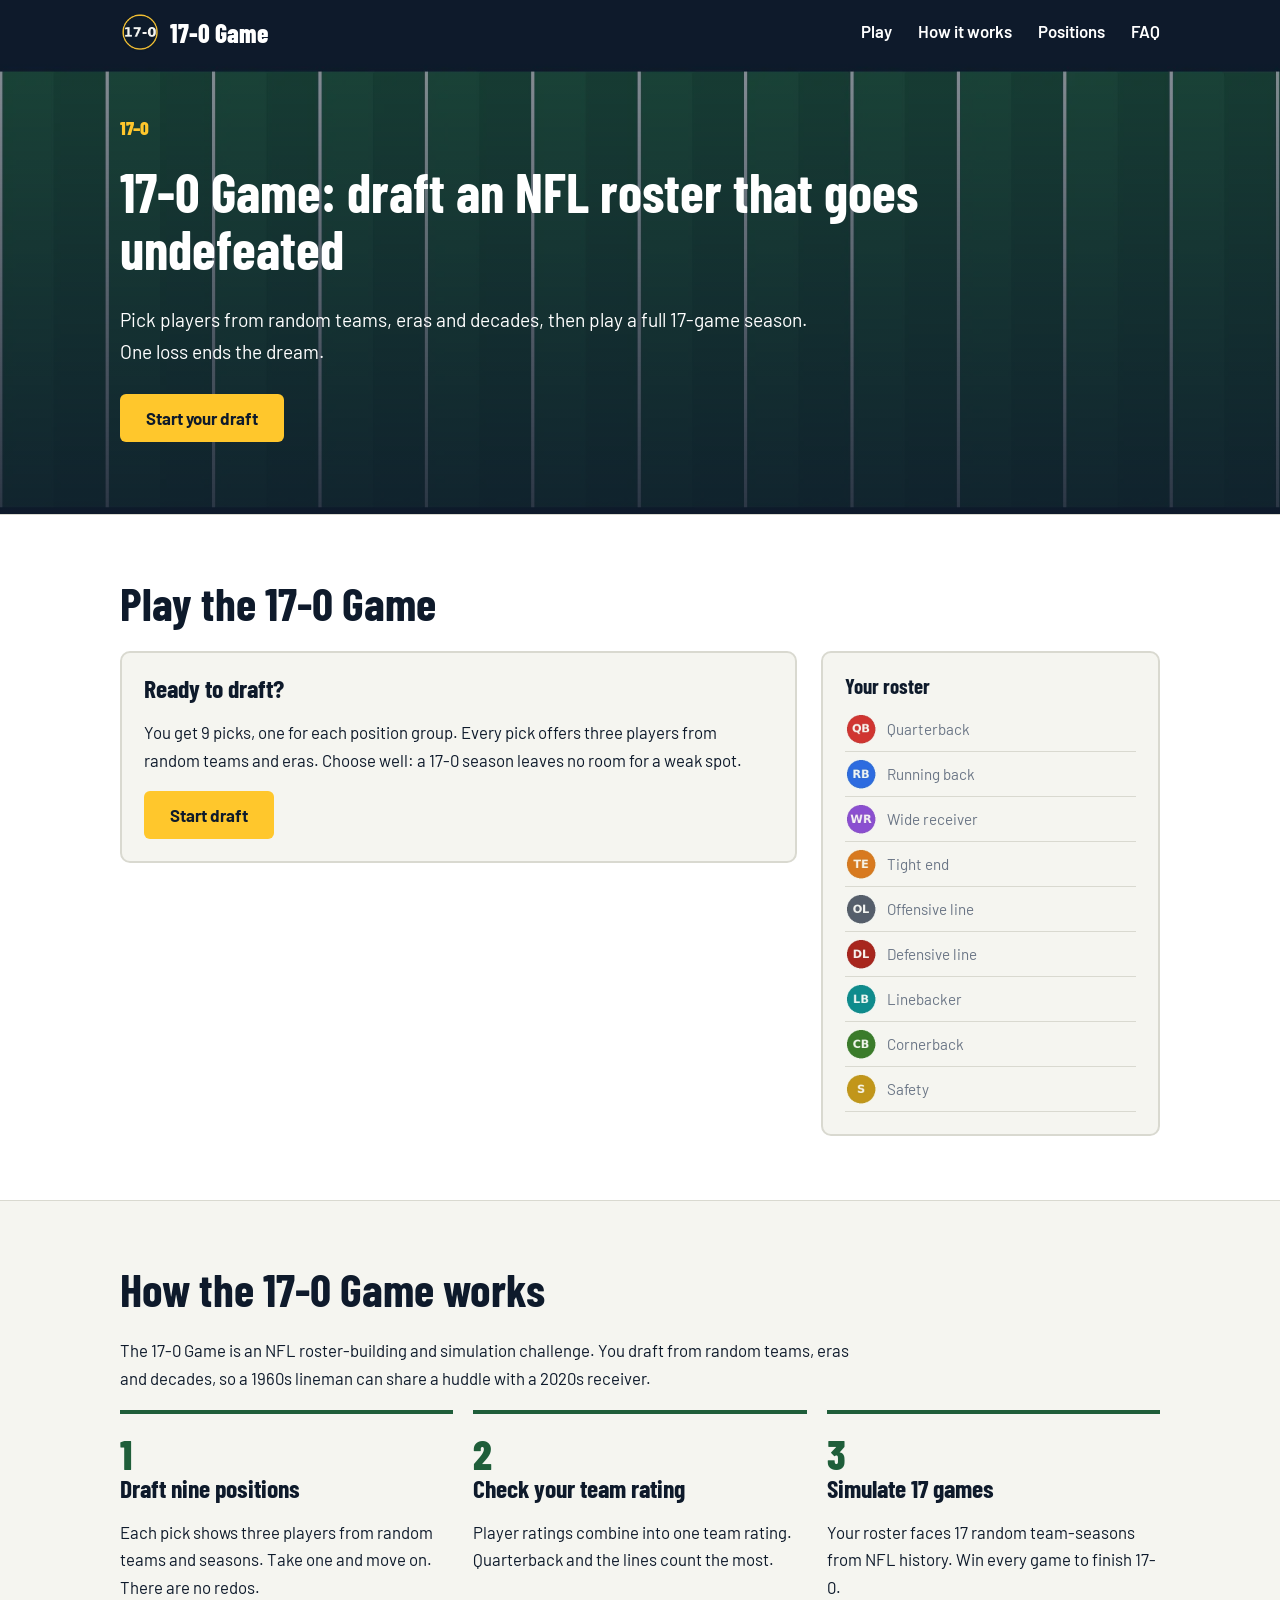
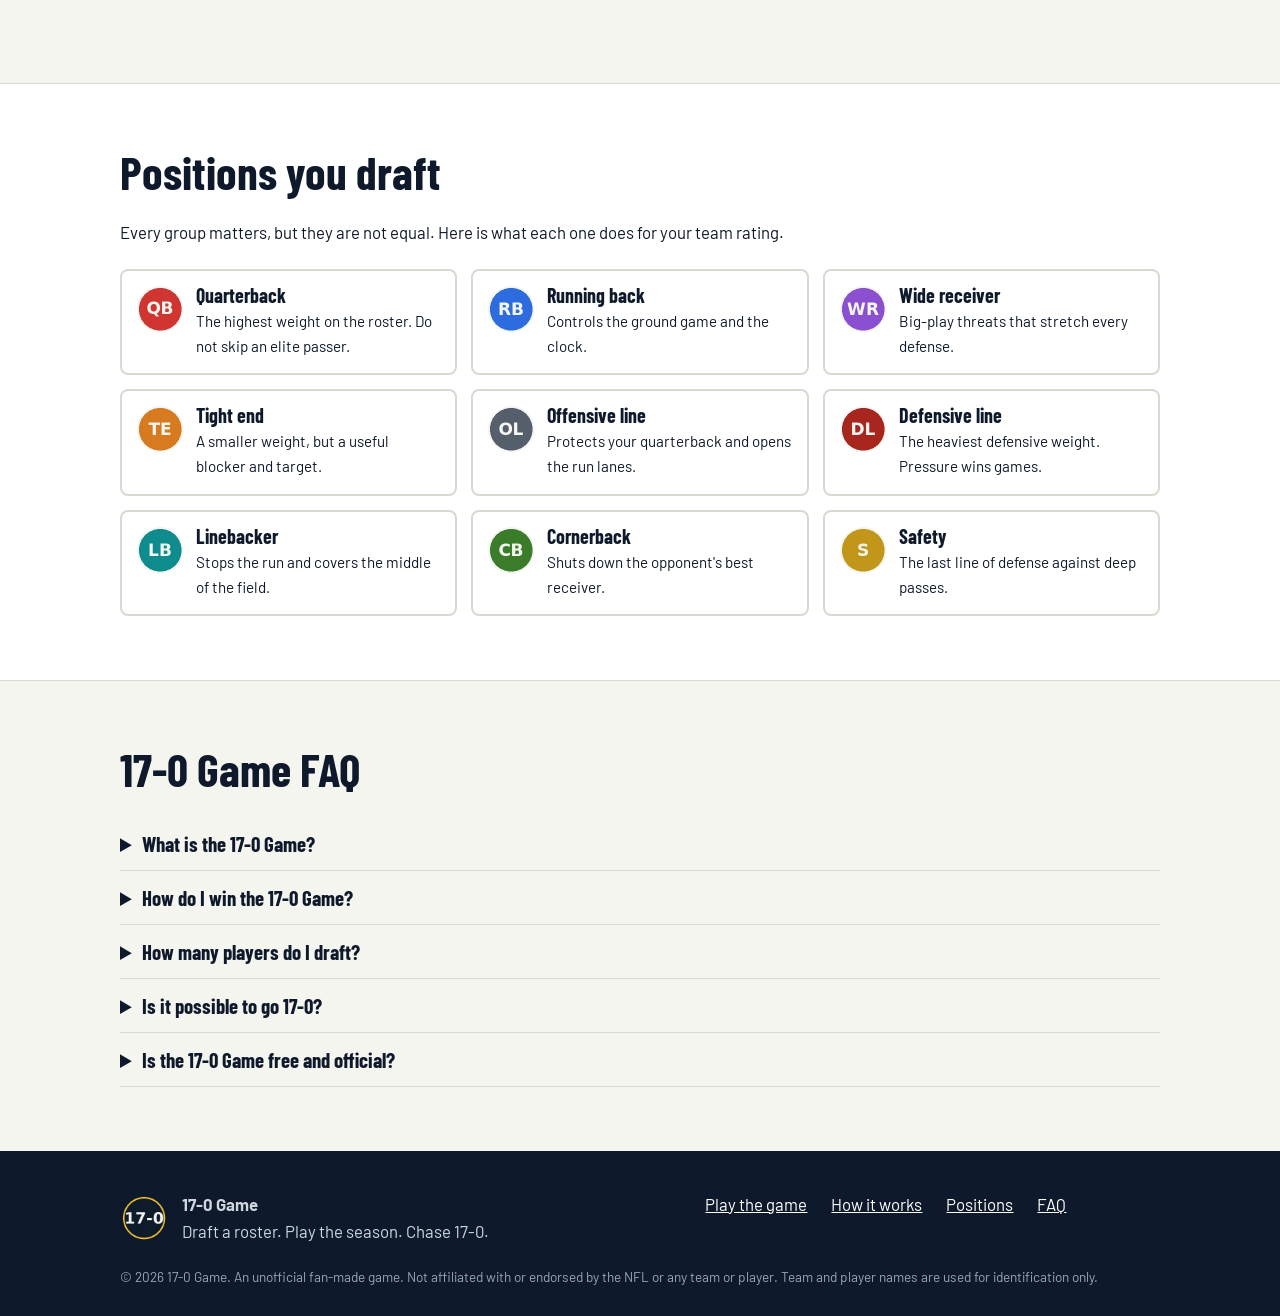
==== index.html @ 6dfacfdc "Add files via upload" ====
<!DOCTYPE html>
<html lang="en">
<head>
<meta charset="utf-8">
<meta name="viewport" content="width=device-width, initial-scale=1">
<title>17-0 Game: NFL Roster Draft &amp; Undefeated Season Simulator</title>
<meta name="description" content="Play the 17-0 Game free online. Draft NFL players from random teams and eras, build your best roster and simulate a 17-game season to go undefeated.">
<meta name="robots" content="index, follow, max-image-preview:large">
<meta name="theme-color" content="#0e1a2b">
<link rel="canonical" href="https://17-0game.github.io/">
<link rel="icon" type="image/webp" href="/images/logo.webp">
<link rel="apple-touch-icon" href="/images/logo.webp">
<meta property="og:type" content="website">
<meta property="og:site_name" content="17-0 Game">
<meta property="og:title" content="17-0 Game: NFL Roster Draft &amp; Undefeated Season Simulator">
<meta property="og:description" content="Draft NFL players from random teams and eras, then simulate a 17-game season. Can your roster go 17-0?">
<meta property="og:url" content="https://17-0game.github.io/">
<meta property="og:image" content="https://17-0game.github.io/images/og-17-0-game.webp">
<meta property="og:image:width" content="1200">
<meta property="og:image:height" content="630">
<meta name="twitter:card" content="summary_large_image">
<meta name="twitter:title" content="17-0 Game: NFL Roster Draft &amp; Undefeated Season Simulator">
<meta name="twitter:description" content="Draft NFL players from random teams and eras, then simulate a 17-game season. Can your roster go 17-0?">
<meta name="twitter:image" content="https://17-0game.github.io/images/og-17-0-game.webp">
<link rel="preconnect" href="https://fonts.googleapis.com">
<link rel="preconnect" href="https://fonts.gstatic.com" crossorigin>
<link rel="stylesheet" href="https://fonts.googleapis.com/css2?family=Barlow:wght@400;600&family=Barlow+Condensed:wght@700;800&display=swap">
<link rel="stylesheet" href="/css/style.css">
<link rel="preload" as="image" href="/images/hero-field.webp">
<script type="application/ld+json">
{
  "@context": "https://schema.org",
  "@graph": [
    {"@type": "WebSite", "@id": "https://17-0game.github.io/#website", "url": "https://17-0game.github.io/", "name": "17-0 Game", "description": "An NFL roster-building and season simulation game.", "inLanguage": "en"},
    {"@type": "WebApplication", "@id": "https://17-0game.github.io/#app", "name": "17-0 Game", "url": "https://17-0game.github.io/", "applicationCategory": "GameApplication", "operatingSystem": "Any (web browser)", "browserRequirements": "Requires JavaScript", "genre": ["Sports", "Simulation", "Strategy"], "image": "https://17-0game.github.io/images/og-17-0-game.webp", "description": "Draft players from random NFL teams and eras to build a lineup that can go undefeated across a 17-game regular season.", "offers": {"@type": "Offer", "price": "0", "priceCurrency": "USD"}, "isPartOf": {"@id": "https://17-0game.github.io/#website"}},
    {"@type": "FAQPage", "mainEntity": [
      {"@type": "Question", "name": "What is the 17-0 Game?", "acceptedAnswer": {"@type": "Answer", "text": "The 17-0 Game is a free NFL roster-building and simulation challenge. You draft players from random teams and eras, then simulate a 17-game regular season to see if your roster can go undefeated."}},
      {"@type": "Question", "name": "How do I win the 17-0 Game?", "acceptedAnswer": {"@type": "Answer", "text": "Win all 17 simulated games. Draft the highest-rated player at each position, and prioritise the quarterback and the offensive and defensive lines, which carry the most weight in your team rating."}},
      {"@type": "Question", "name": "How many players do I draft?", "acceptedAnswer": {"@type": "Answer", "text": "You make nine picks, one for each position group: quarterback, running back, wide receiver, tight end, offensive line, defensive line, linebacker, cornerback and safety."}},
      {"@type": "Question", "name": "Is it possible to go 17-0?", "acceptedAnswer": {"@type": "Answer", "text": "Yes, but it is rare. Every game has a chance of an upset, even for an elite roster, so a perfect season needs strong picks and some luck."}},
      {"@type": "Question", "name": "Is the 17-0 Game free and official?", "acceptedAnswer": {"@type": "Answer", "text": "It is free to play in your browser. It is an unofficial fan-made game and is not affiliated with the NFL or any team or player."}}
    ]}
  ]
}
</script>
</head>
<body>
<site-header></site-header>
<main>
  <section class="hero">
    <div class="wrap">
      <p class="score" aria-hidden="true">17&ndash;0</p>
      <h1>17-0 Game: draft an NFL roster that goes undefeated</h1>
      <p>Pick players from random teams, eras and decades, then play a full 17-game season. One loss ends the dream.</p>
      <a class="btn" href="#play">Start your draft</a>
    </div>
  </section>

  <section id="play" aria-labelledby="play-h">
    <div class="wrap">
      <h2 id="play-h">Play the 17-0 Game</h2>
      <div id="game" aria-live="polite"><noscript>The 17-0 Game needs JavaScript. Please enable it in your browser to play.</noscript></div>
    </div>
  </section>

  <section id="how-it-works" aria-labelledby="how-h">
    <div class="wrap">
      <h2 id="how-h">How the 17-0 Game works</h2>
      <p class="lead">The 17-0 Game is an NFL roster-building and simulation challenge. You draft from random teams, eras and decades, so a 1960s lineman can share a huddle with a 2020s receiver.</p>
      <ol class="steps">
        <li><h3>Draft nine positions</h3><p>Each pick shows three players from random teams and seasons. Take one and move on. There are no redos.</p></li>
        <li><h3>Check your team rating</h3><p>Player ratings combine into one team rating. Quarterback and the lines count the most.</p></li>
        <li><h3>Simulate 17 games</h3><p>Your roster faces 17 random team-seasons from NFL history. Win every game to finish 17-0.</p></li>
      </ol>
    </div>
  </section>

  <section id="positions" aria-labelledby="pos-h" style="background:#fff;border-block:1px solid var(--line)">
    <div class="wrap">
      <h2 id="pos-h">Positions you draft</h2>
      <p class="lead">Every group matters, but they are not equal. Here is what each one does for your team rating.</p>
      <div class="pos-grid">
        <div class="pos"><img src="/images/pos-qb.webp" width="48" height="48" alt="QB" loading="lazy"><div><h3>Quarterback</h3><p>The highest weight on the roster. Do not skip an elite passer.</p></div></div>
        <div class="pos"><img src="/images/pos-rb.webp" width="48" height="48" alt="RB" loading="lazy"><div><h3>Running back</h3><p>Controls the ground game and the clock.</p></div></div>
        <div class="pos"><img src="/images/pos-wr.webp" width="48" height="48" alt="WR" loading="lazy"><div><h3>Wide receiver</h3><p>Big-play threats that stretch every defense.</p></div></div>
        <div class="pos"><img src="/images/pos-te.webp" width="48" height="48" alt="TE" loading="lazy"><div><h3>Tight end</h3><p>A smaller weight, but a useful blocker and target.</p></div></div>
        <div class="pos"><img src="/images/pos-ol.webp" width="48" height="48" alt="OL" loading="lazy"><div><h3>Offensive line</h3><p>Protects your quarterback and opens the run lanes.</p></div></div>
        <div class="pos"><img src="/images/pos-dl.webp" width="48" height="48" alt="DL" loading="lazy"><div><h3>Defensive line</h3><p>The heaviest defensive weight. Pressure wins games.</p></div></div>
        <div class="pos"><img src="/images/pos-lb.webp" width="48" height="48" alt="LB" loading="lazy"><div><h3>Linebacker</h3><p>Stops the run and covers the middle of the field.</p></div></div>
        <div class="pos"><img src="/images/pos-cb.webp" width="48" height="48" alt="CB" loading="lazy"><div><h3>Cornerback</h3><p>Shuts down the opponent's best receiver.</p></div></div>
        <div class="pos"><img src="/images/pos-s.webp" width="48" height="48" alt="S" loading="lazy"><div><h3>Safety</h3><p>The last line of defense against deep passes.</p></div></div>
      </div>
    </div>
  </section>

  <section id="faq" aria-labelledby="faq-h">
    <div class="wrap">
      <h2 id="faq-h">17-0 Game FAQ</h2>
      <details><summary>What is the 17-0 Game?</summary><p>The 17-0 Game is a free NFL roster-building and simulation challenge. You draft players from random teams and eras, then simulate a 17-game regular season to see if your roster can go undefeated.</p></details>
      <details><summary>How do I win the 17-0 Game?</summary><p>Win all 17 simulated games. Draft the highest-rated player you can at each position, and put quarterback and the lines first, since they carry the most weight in your team rating.</p></details>
      <details><summary>How many players do I draft?</summary><p>You make nine picks, one for each position group: quarterback, running back, wide receiver, tight end, offensive line, defensive line, linebacker, cornerback and safety.</p></details>
      <details><summary>Is it possible to go 17-0?</summary><p>Yes, but it is rare. Every game has a chance of an upset, even for an elite roster, so a perfect season needs strong picks and some luck.</p></details>
      <details><summary>Is the 17-0 Game free and official?</summary><p>It is free to play in your browser. It is an unofficial fan-made game and is not affiliated with the NFL or any team or player.</p></details>
    </div>
  </section>
</main>
<site-footer></site-footer>
<script src="/js/header.js" defer></script>
<script src="/js/footer.js" defer></script>
<script src="/js/game.js" defer></script>
</body>
</html>
---- css/style.css ----
:root{--turf:#1f5e3a;--ink:#0e1a2b;--chalk:#f5f5f0;--gold:#ffc72c;--red:#d1342f;--line:#d9d9d0;--display:"Barlow Condensed",Impact,"Arial Narrow",sans-serif}
*{box-sizing:border-box}
html{scroll-behavior:smooth;scroll-padding-top:72px}
body{margin:0;font:400 1.05rem/1.65 Barlow,system-ui,-apple-system,"Segoe UI",sans-serif;color:var(--ink);background:var(--chalk)}
h1,h2,h3{font-family:var(--display);font-weight:700;line-height:1.05;margin:0 0 .5em}
h2{font-size:clamp(2rem,5vw,2.9rem)}
h3{font-size:1.6rem}
img{max-width:100%;height:auto}
a{color:var(--turf)}
:focus-visible{outline:3px solid var(--gold);outline-offset:2px}
.wrap{max-width:1080px;margin:0 auto;padding:0 20px}
section{padding:64px 0}
.btn{display:inline-block;background:var(--gold);color:var(--ink);font:700 1.05rem Barlow,sans-serif;padding:14px 26px;border:0;border-radius:6px;cursor:pointer;text-decoration:none}
.btn:hover{background:#ffd75e}

/* header component */
site-header{display:block;background:var(--ink);position:sticky;top:0;z-index:10}
.hd{display:flex;align-items:center;justify-content:space-between;height:64px}
.brand{display:flex;align-items:center;gap:10px;color:#fff;text-decoration:none;font:800 1.6rem var(--display)}
.brand img{width:40px;height:40px}
site-header nav ul{display:flex;gap:26px;list-style:none;margin:0;padding:0}
site-header nav a{color:#fff;text-decoration:none;font-weight:600}
site-header nav a:hover{color:var(--gold)}
.menu-btn{display:none;background:none;border:2px solid #fff;color:#fff;border-radius:6px;padding:6px 14px;font:600 1rem Barlow,sans-serif;cursor:pointer}
@media(max-width:720px){
  .menu-btn{display:block}
  site-header nav{display:none;position:absolute;left:0;right:0;top:64px;background:var(--ink);padding:8px 20px 18px;border-top:1px solid #24344d}
  site-header nav.open{display:block}
  site-header nav ul{flex-direction:column;gap:0}
  site-header nav a{display:block;padding:12px 0}
}

/* hero */
.hero{background:linear-gradient(rgba(14,26,43,.5),rgba(14,26,43,.88)),url(../images/hero-field.webp) center/cover;color:#fff;padding:56px 0 72px}
.score{font:800 clamp(6.5rem,26vw,16rem)/.82 var(--display);color:var(--gold);letter-spacing:-.02em;margin:0 0 .12em}
.hero h1{font-size:clamp(2rem,5.5vw,3.4rem);max-width:15em}
.hero p{max-width:36em;font-size:1.2rem;margin:0 0 1.4em}

/* game */
#play{background:#fff;border-block:1px solid var(--line)}
.game-grid{display:grid;grid-template-columns:2fr 1fr;gap:24px;align-items:start}
.panel,.roster{background:var(--chalk);border:2px solid var(--line);border-radius:10px;padding:22px}
.panel progress{width:100%;height:10px;margin-bottom:14px;accent-color:var(--turf)}
.cards{display:grid;grid-template-columns:repeat(3,1fr);gap:14px}
.card{display:grid;grid-template-columns:56px 1fr;gap:6px 12px;align-items:center;text-align:left;background:#fff;border:2px solid var(--line);border-radius:8px;padding:14px;cursor:pointer;font:inherit;color:inherit}
.card:hover,.card:focus-visible{border-color:var(--turf)}
.card img{grid-row:span 2}
.card .info{display:grid;line-height:1.25}
.card small{color:#4a5666}
.ovr{grid-column:2;font:800 2.2rem/1 var(--display);color:var(--turf)}
.roster h3{font-size:1.3rem}
.roster ol{list-style:none;margin:0;padding:0}
.roster li{display:flex;align-items:center;gap:10px;padding:6px 0;color:#6b7686;border-bottom:1px solid var(--line);font-size:.95rem}
.roster li.filled{color:var(--ink);font-weight:600}
.big{font:700 1.5rem/1.2 var(--display)}
.games{list-style:none;padding:0;margin:0 0 20px;display:grid;grid-template-columns:repeat(2,1fr);gap:6px 18px}
.games li{display:flex;align-items:center;gap:10px;padding:4px 0;border-bottom:1px solid var(--line);font-size:.95rem}
.games span{flex:1}
.games .loss b{color:var(--red)}
@media(max-width:860px){.game-grid{grid-template-columns:1fr}.cards{grid-template-columns:1fr}.games{grid-template-columns:1fr}}

/* content */
.steps{display:grid;grid-template-columns:repeat(3,1fr);gap:20px;padding:0;margin:0;list-style:none;counter-reset:s}
.steps li{counter-increment:s;border-top:4px solid var(--turf);padding-top:14px}
.steps li::before{content:counter(s);font:800 2.6rem var(--display);color:var(--turf)}
.steps h3{margin-top:-.1em}
.pos-grid{display:grid;grid-template-columns:repeat(auto-fill,minmax(250px,1fr));gap:14px;margin-top:22px}
.pos{display:flex;gap:12px;align-items:flex-start;background:#fff;border:2px solid var(--line);border-radius:8px;padding:14px}
.pos h3{font-size:1.25rem;margin:0}
.pos p{margin:.2em 0 0;font-size:.95rem}
details{border-bottom:1px solid var(--line);padding:14px 0}
summary{font:700 1.3rem var(--display);cursor:pointer}
details p{margin:.6em 0 0;max-width:46em}
.lead{max-width:44em}
@media(max-width:720px){.steps{grid-template-columns:1fr}section{padding:48px 0}}

/* footer component */
site-footer{display:block;background:var(--ink);color:#cfd6e0;padding:40px 0 28px}
.ft{display:grid;grid-template-columns:1.2fr 1fr;gap:20px 40px}
.ft-brand{display:flex;gap:14px;align-items:center}
.ft-brand p{margin:0}
site-footer ul{list-style:none;margin:0;padding:0;display:flex;flex-wrap:wrap;gap:8px 24px}
site-footer a{color:#fff}
.fine{grid-column:1/-1;font-size:.85rem;margin:0;color:#9aa6b6}
@media(max-width:720px){.ft{grid-template-columns:1fr}}
@media(prefers-reduced-motion:reduce){html{scroll-behavior:auto}}
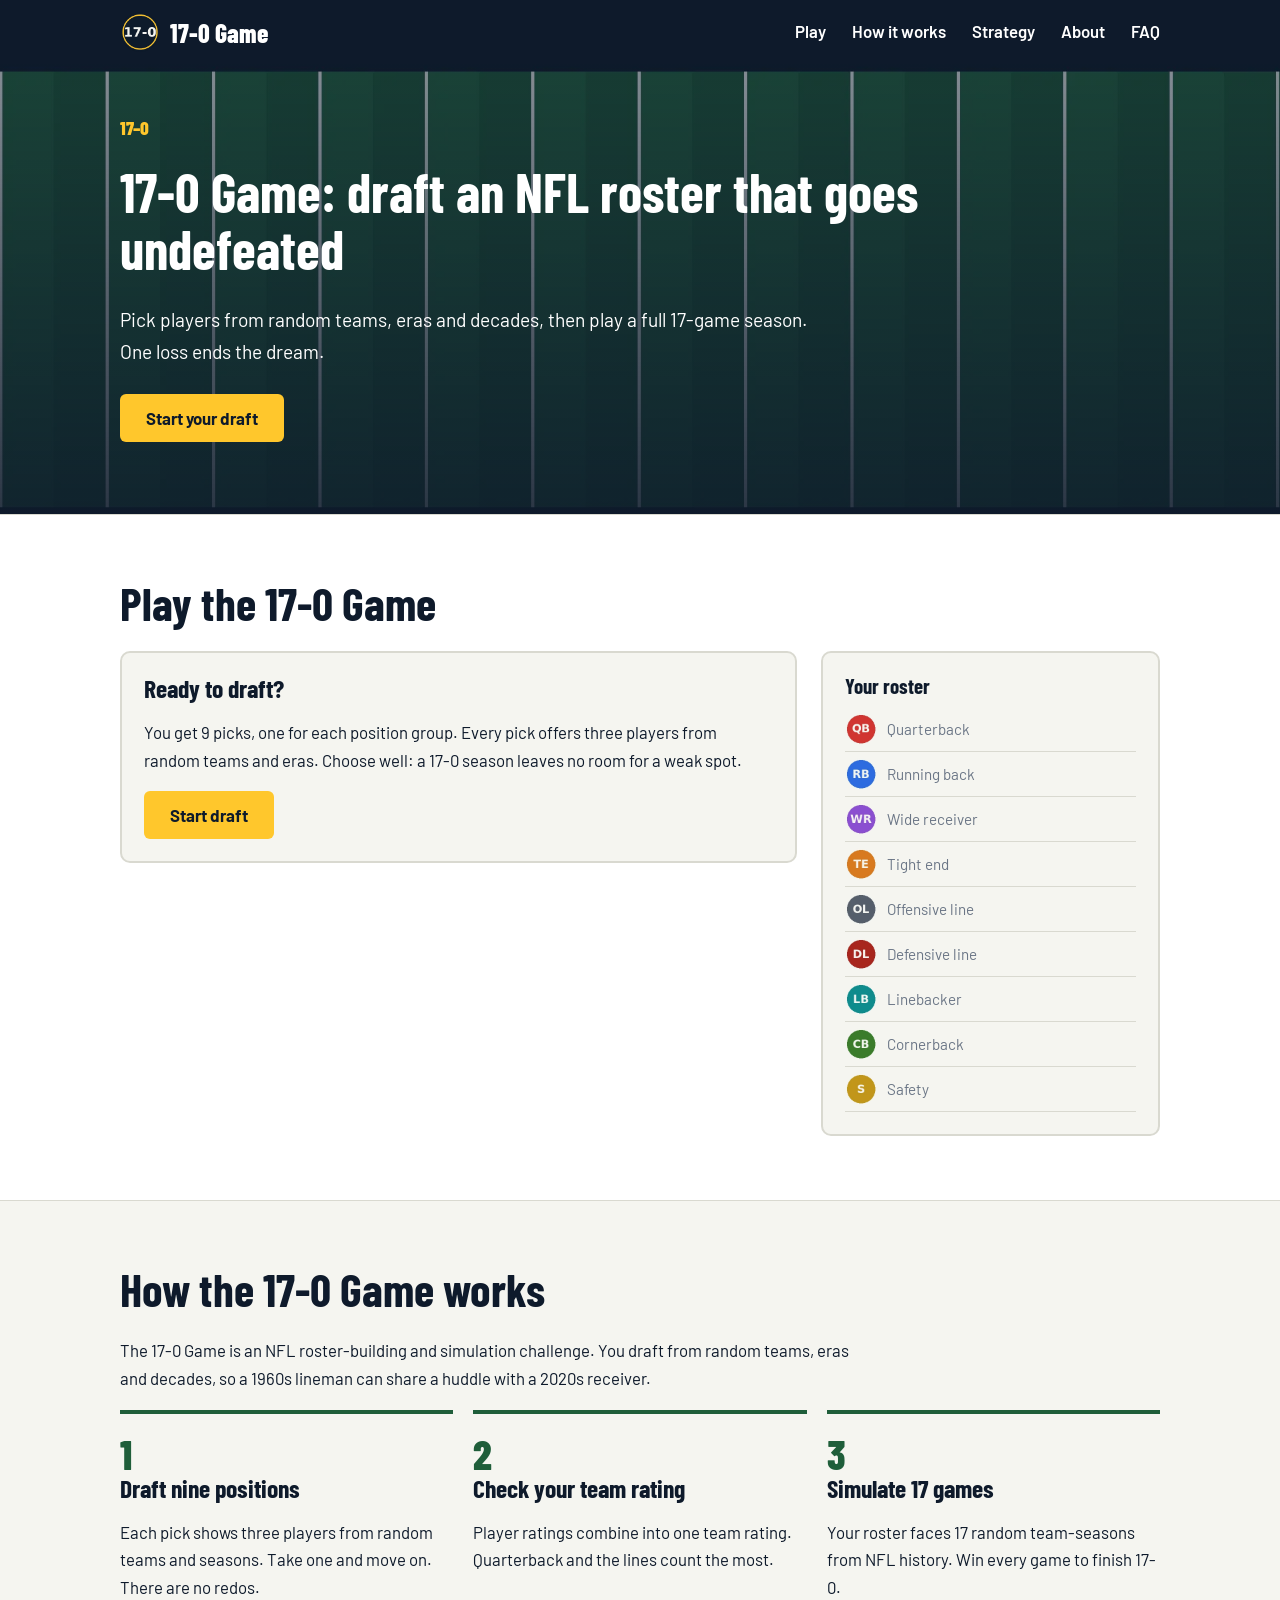
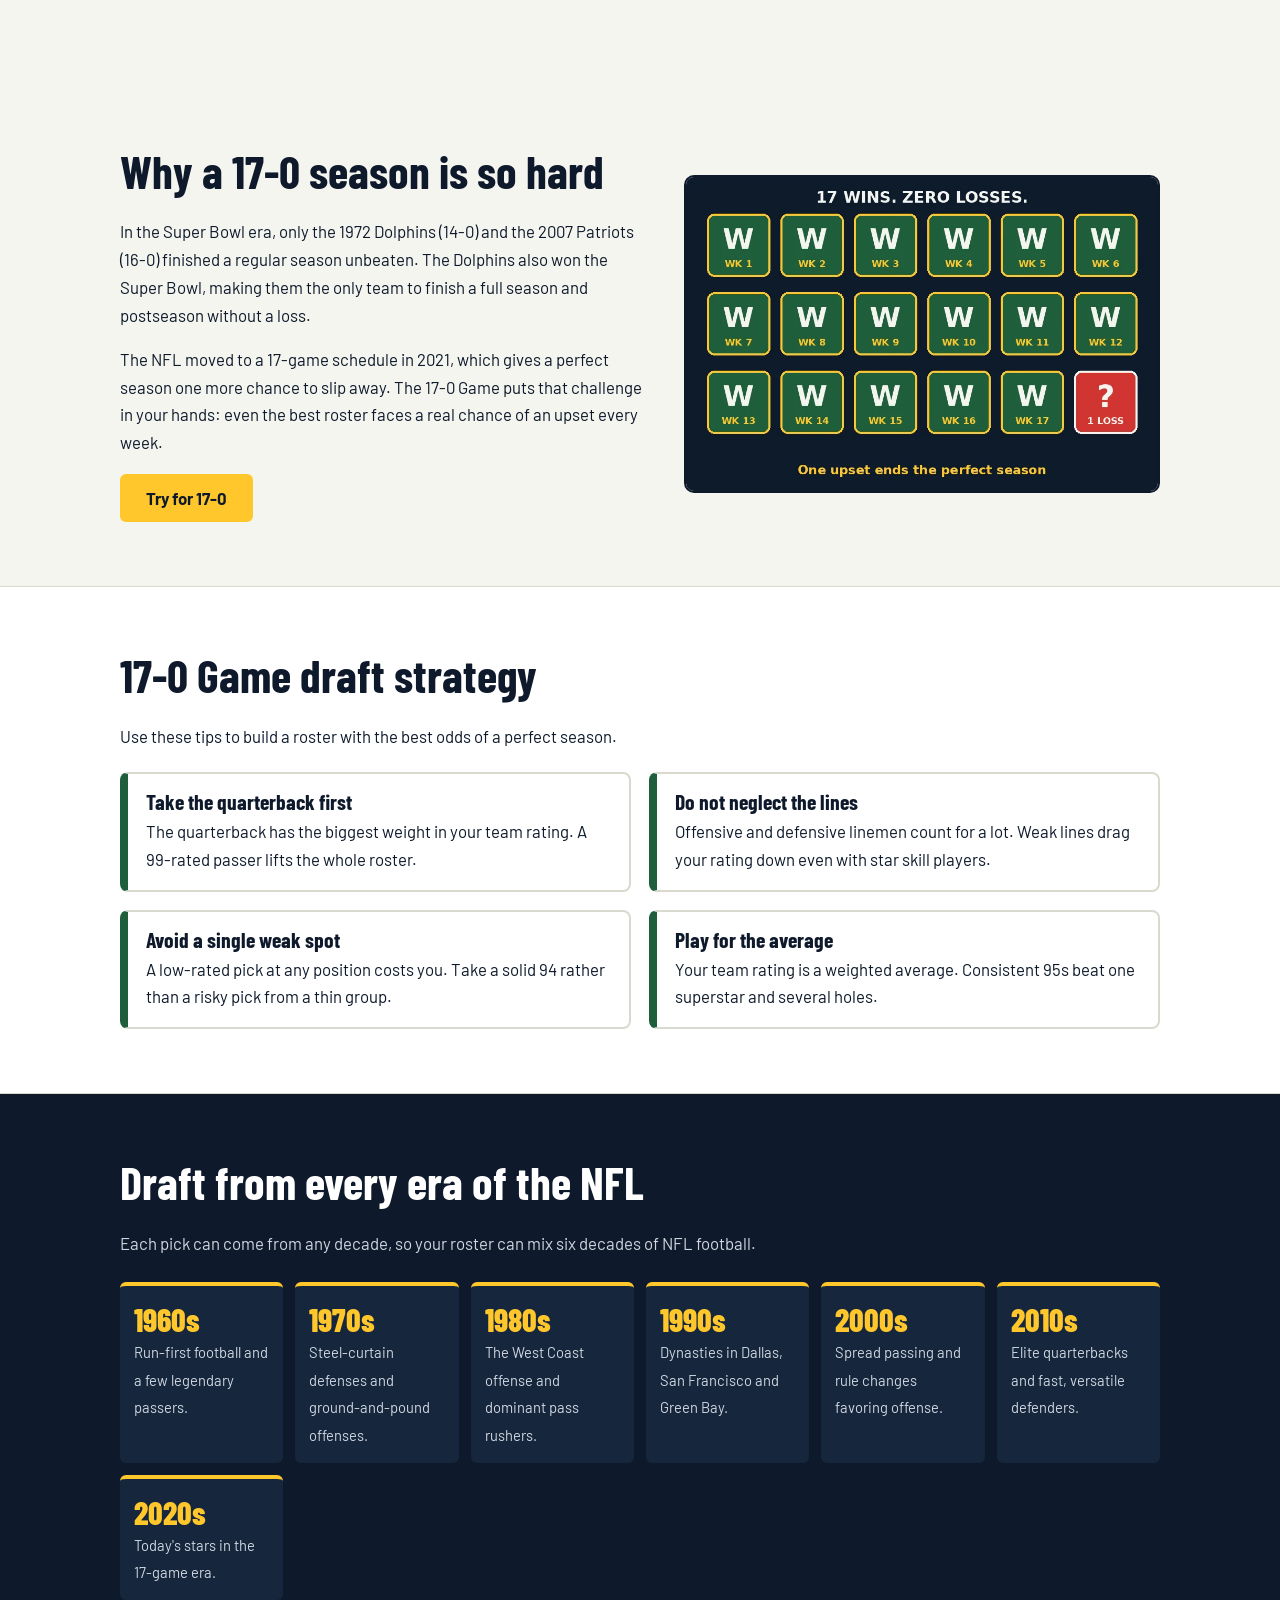
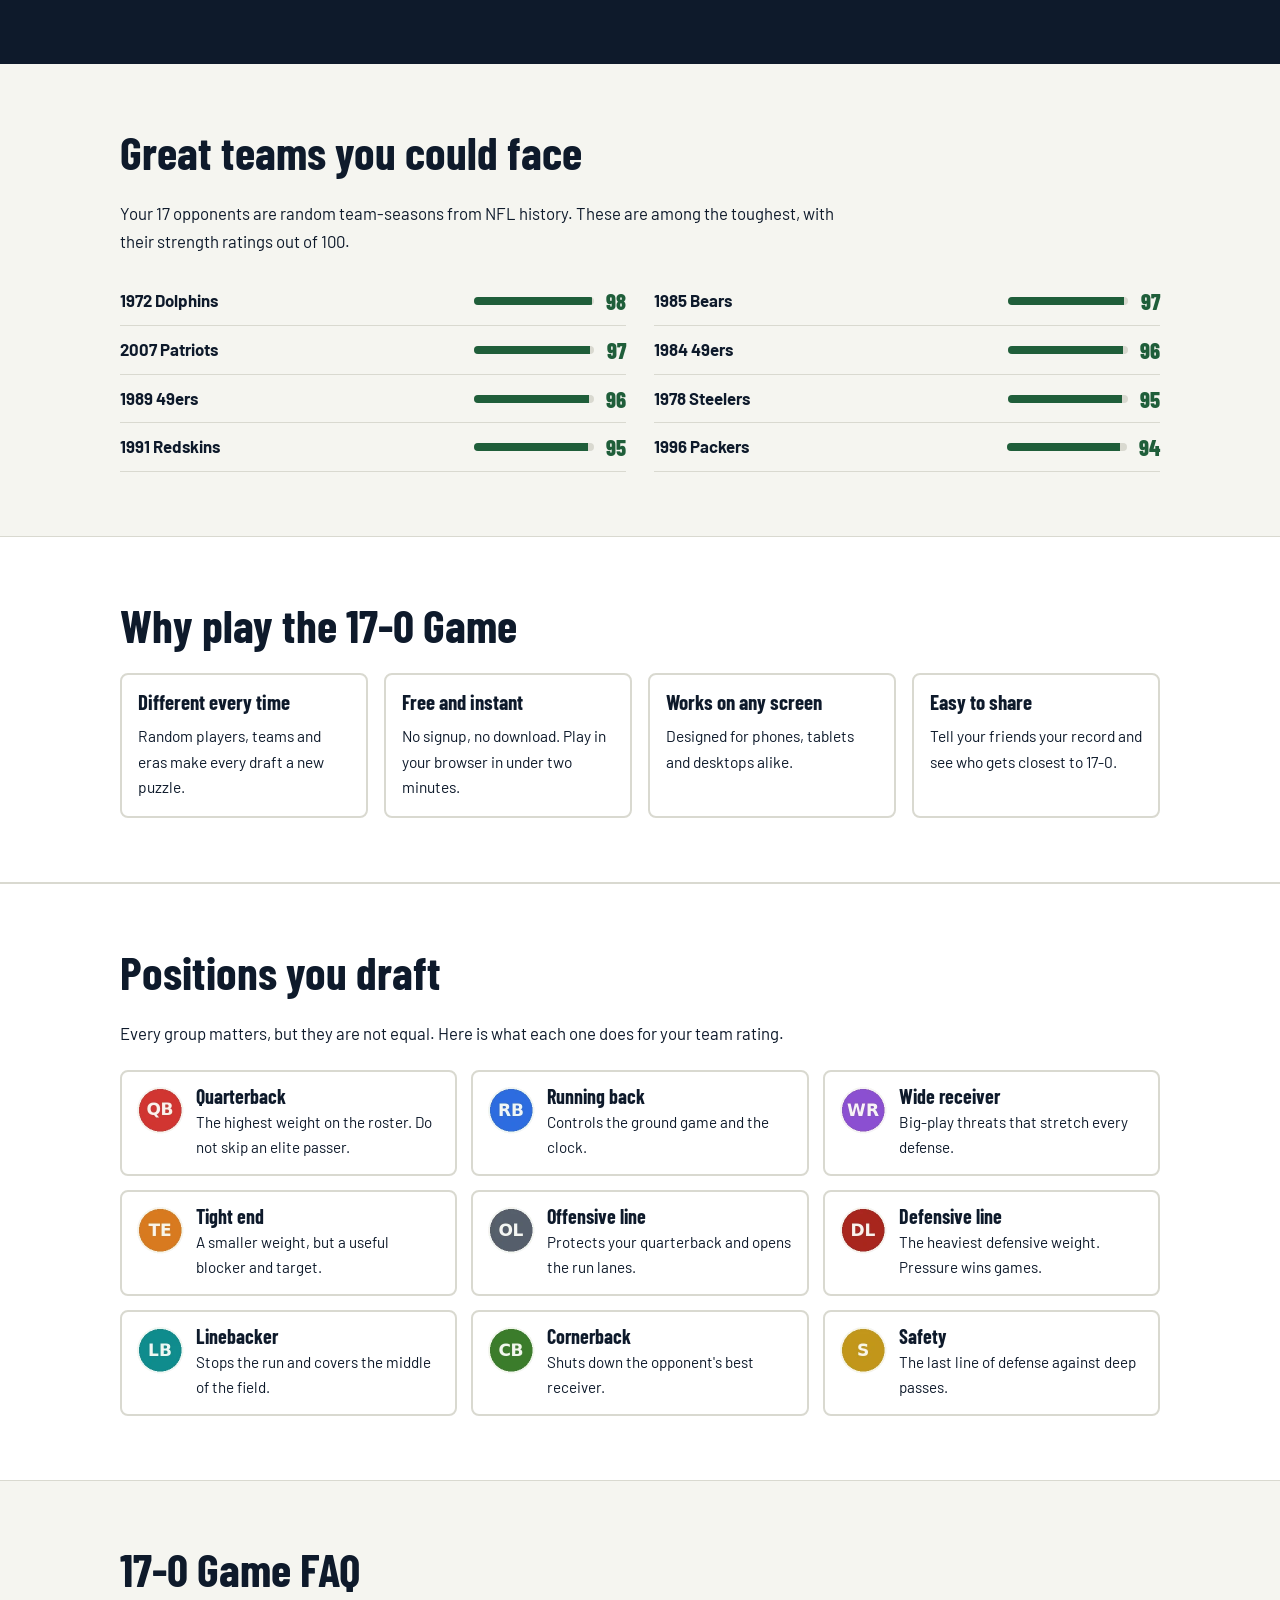
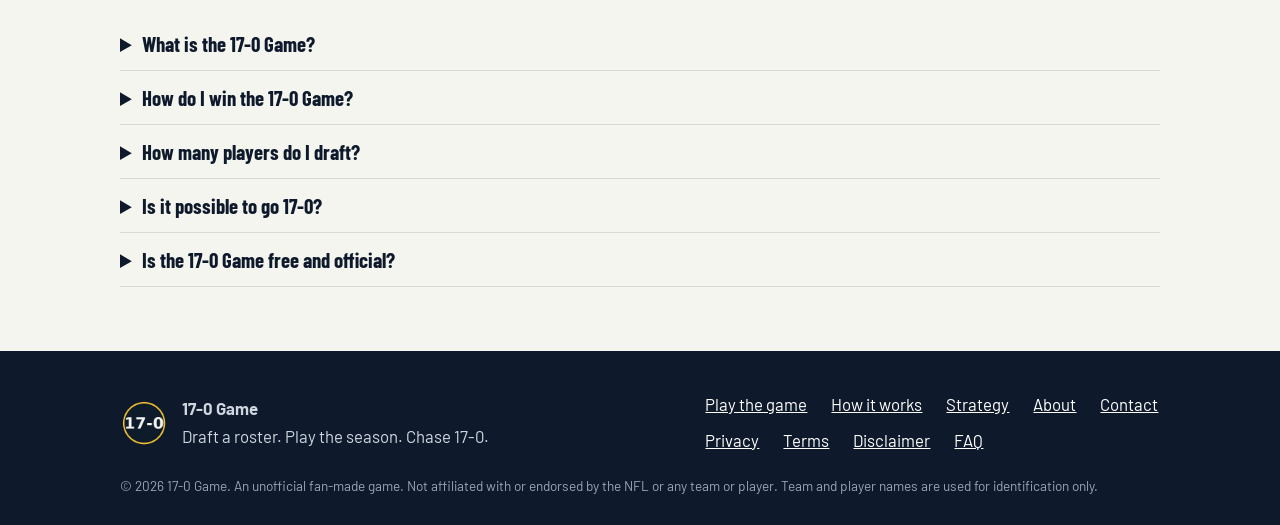
==== commit 940ad41a: "Add files via upload" ====
--- a/index.html
+++ b/index.html
@@ -75,6 +75,59 @@
     </div>
   </section>
 
+  <section id="why-17-0" aria-labelledby="why-h">
+    <div class="wrap split">
+      <div>
+        <h2 id="why-h">Why a 17-0 season is so hard</h2>
+        <p>In the Super Bowl era, only the 1972 Dolphins (14-0) and the 2007 Patriots (16-0) finished a regular season unbeaten. The Dolphins also won the Super Bowl, making them the only team to finish a full season and postseason without a loss.</p>
+        <p>The NFL moved to a 17-game schedule in 2021, which gives a perfect season one more chance to slip away. The 17-0 Game puts that challenge in your hands: even the best roster faces a real chance of an upset every week.</p>
+        <a class="btn" href="#play">Try for 17-0</a>
+      </div>
+      <img src="/images/perfect-season-grid.webp" width="900" height="600" alt="Seventeen win tiles for a perfect 17-0 season, with the last tile showing a possible loss" loading="lazy">
+    </div>
+  </section>
+
+  <section id="strategy" aria-labelledby="strat-h" style="background:#fff;border-block:1px solid var(--line)">
+    <div class="wrap">
+      <h2 id="strat-h">17-0 Game draft strategy</h2>
+      <p class="lead">Use these tips to build a roster with the best odds of a perfect season.</p>
+      <div class="tips">
+        <div class="tip"><h3>Take the quarterback first</h3><p>The quarterback has the biggest weight in your team rating. A 99-rated passer lifts the whole roster.</p></div>
+        <div class="tip"><h3>Do not neglect the lines</h3><p>Offensive and defensive linemen count for a lot. Weak lines drag your rating down even with star skill players.</p></div>
+        <div class="tip"><h3>Avoid a single weak spot</h3><p>A low-rated pick at any position costs you. Take a solid 94 rather than a risky pick from a thin group.</p></div>
+        <div class="tip"><h3>Play for the average</h3><p>Your team rating is a weighted average. Consistent 95s beat one superstar and several holes.</p></div>
+      </div>
+    </div>
+  </section>
+
+  <section id="eras" class="band" aria-labelledby="eras-h">
+    <div class="wrap">
+      <h2 id="eras-h">Draft from every era of the NFL</h2>
+      <p class="lead">Each pick can come from any decade, so your roster can mix six decades of NFL football.</p>
+      <ul class="decades"><li><b>1960s</b><span>Run-first football and a few legendary passers.</span></li><li><b>1970s</b><span>Steel-curtain defenses and ground-and-pound offenses.</span></li><li><b>1980s</b><span>The West Coast offense and dominant pass rushers.</span></li><li><b>1990s</b><span>Dynasties in Dallas, San Francisco and Green Bay.</span></li><li><b>2000s</b><span>Spread passing and rule changes favoring offense.</span></li><li><b>2010s</b><span>Elite quarterbacks and fast, versatile defenders.</span></li><li><b>2020s</b><span>Today's stars in the 17-game era.</span></li></ul>
+    </div>
+  </section>
+
+  <section id="opponents" aria-labelledby="opp-h">
+    <div class="wrap">
+      <h2 id="opp-h">Great teams you could face</h2>
+      <p class="lead">Your 17 opponents are random team-seasons from NFL history. These are among the toughest, with their strength ratings out of 100.</p>
+      <ul class="teams"><li><strong>1972 Dolphins</strong><span class="bar" aria-hidden="true"><i style="width:98%"></i></span><b>98</b></li><li><strong>1985 Bears</strong><span class="bar" aria-hidden="true"><i style="width:97%"></i></span><b>97</b></li><li><strong>2007 Patriots</strong><span class="bar" aria-hidden="true"><i style="width:97%"></i></span><b>97</b></li><li><strong>1984 49ers</strong><span class="bar" aria-hidden="true"><i style="width:96%"></i></span><b>96</b></li><li><strong>1989 49ers</strong><span class="bar" aria-hidden="true"><i style="width:96%"></i></span><b>96</b></li><li><strong>1978 Steelers</strong><span class="bar" aria-hidden="true"><i style="width:95%"></i></span><b>95</b></li><li><strong>1991 Redskins</strong><span class="bar" aria-hidden="true"><i style="width:95%"></i></span><b>95</b></li><li><strong>1996 Packers</strong><span class="bar" aria-hidden="true"><i style="width:94%"></i></span><b>94</b></li></ul>
+    </div>
+  </section>
+
+  <section id="features" aria-labelledby="feat-h" style="background:#fff;border-block:1px solid var(--line)">
+    <div class="wrap">
+      <h2 id="feat-h">Why play the 17-0 Game</h2>
+      <div class="feats">
+        <div class="feat"><h3>Different every time</h3><p>Random players, teams and eras make every draft a new puzzle.</p></div>
+        <div class="feat"><h3>Free and instant</h3><p>No signup, no download. Play in your browser in under two minutes.</p></div>
+        <div class="feat"><h3>Works on any screen</h3><p>Designed for phones, tablets and desktops alike.</p></div>
+        <div class="feat"><h3>Easy to share</h3><p>Tell your friends your record and see who gets closest to 17-0.</p></div>
+      </div>
+    </div>
+  </section>
+
   <section id="positions" aria-labelledby="pos-h" style="background:#fff;border-block:1px solid var(--line)">
     <div class="wrap">
       <h2 id="pos-h">Positions you draft</h2>
--- a/css/style.css
+++ b/css/style.css
@@ -84,3 +84,46 @@
 .fine{grid-column:1/-1;font-size:.85rem;margin:0;color:#9aa6b6}
 @media(max-width:720px){.ft{grid-template-columns:1fr}}
 @media(prefers-reduced-motion:reduce){html{scroll-behavior:auto}}
+
+/* extra homepage sections */
+.split{display:grid;grid-template-columns:1.1fr 1fr;gap:40px;align-items:center}
+.split img{width:100%;border-radius:10px;border:2px solid var(--ink)}
+.tips{display:grid;grid-template-columns:repeat(2,1fr);gap:18px;margin-top:22px}
+.tip{background:#fff;border:2px solid var(--line);border-left:8px solid var(--turf);border-radius:8px;padding:16px 18px}
+.tip h3{font-size:1.35rem;margin-bottom:.25em}
+.tip p{margin:0}
+.band{background:var(--ink);color:#fff}
+.band h2,.band h3{color:#fff}
+.band .lead{color:#cfd6e0}
+.decades{display:grid;grid-template-columns:repeat(auto-fit,minmax(150px,1fr));gap:12px;list-style:none;margin:24px 0 0;padding:0}
+.decades li{background:#16263d;border-top:4px solid var(--gold);border-radius:6px;padding:14px}
+.decades b{display:block;font:800 2rem var(--display);color:var(--gold)}
+.decades span{font-size:.92rem;color:#cfd6e0}
+.teams{list-style:none;margin:22px 0 0;padding:0;display:grid;grid-template-columns:repeat(2,1fr);gap:0 28px}
+.teams li{display:flex;align-items:center;gap:12px;padding:10px 0;border-bottom:1px solid var(--line)}
+.teams strong{flex:1}
+.teams .bar{flex:0 0 120px;height:8px;background:var(--line);border-radius:4px;overflow:hidden}
+.teams .bar i{display:block;height:100%;background:var(--turf)}
+.teams b{font:800 1.4rem var(--display);color:var(--turf);min-width:2ch;text-align:right}
+.feats{display:grid;grid-template-columns:repeat(4,1fr);gap:16px;margin-top:22px}
+.feat{border:2px solid var(--line);border-radius:8px;padding:16px;background:#fff}
+.feat h3{font-size:1.3rem}
+.feat p{margin:0;font-size:.97rem}
+@media(max-width:860px){.split,.tips,.teams{grid-template-columns:1fr}.feats{grid-template-columns:repeat(2,1fr)}}
+@media(max-width:520px){.feats{grid-template-columns:1fr}}
+
+/* inner pages */
+.page-hero{background:var(--ink);color:#fff;padding:48px 0 40px}
+.page-hero h1{font-size:clamp(2.2rem,6vw,3.4rem);margin:0 0 .2em}
+.page-hero p{margin:0;color:#cfd6e0;max-width:40em}
+.doc{padding:48px 0 64px}
+.doc .wrap{max-width:780px}
+.doc h2{font-size:1.9rem;margin-top:1.6em}
+.doc li{margin:.3em 0}
+.crumbs{font-size:.9rem;margin-bottom:10px}
+.crumbs a{color:var(--gold)}
+.updated{color:#6b7686;font-size:.9rem}
+.form{display:grid;gap:14px;margin-top:18px}
+.form label{display:grid;gap:4px;font-weight:600}
+.form input,.form textarea{font:inherit;padding:12px;border:2px solid var(--line);border-radius:6px;background:#fff}
+.form textarea{min-height:150px}
